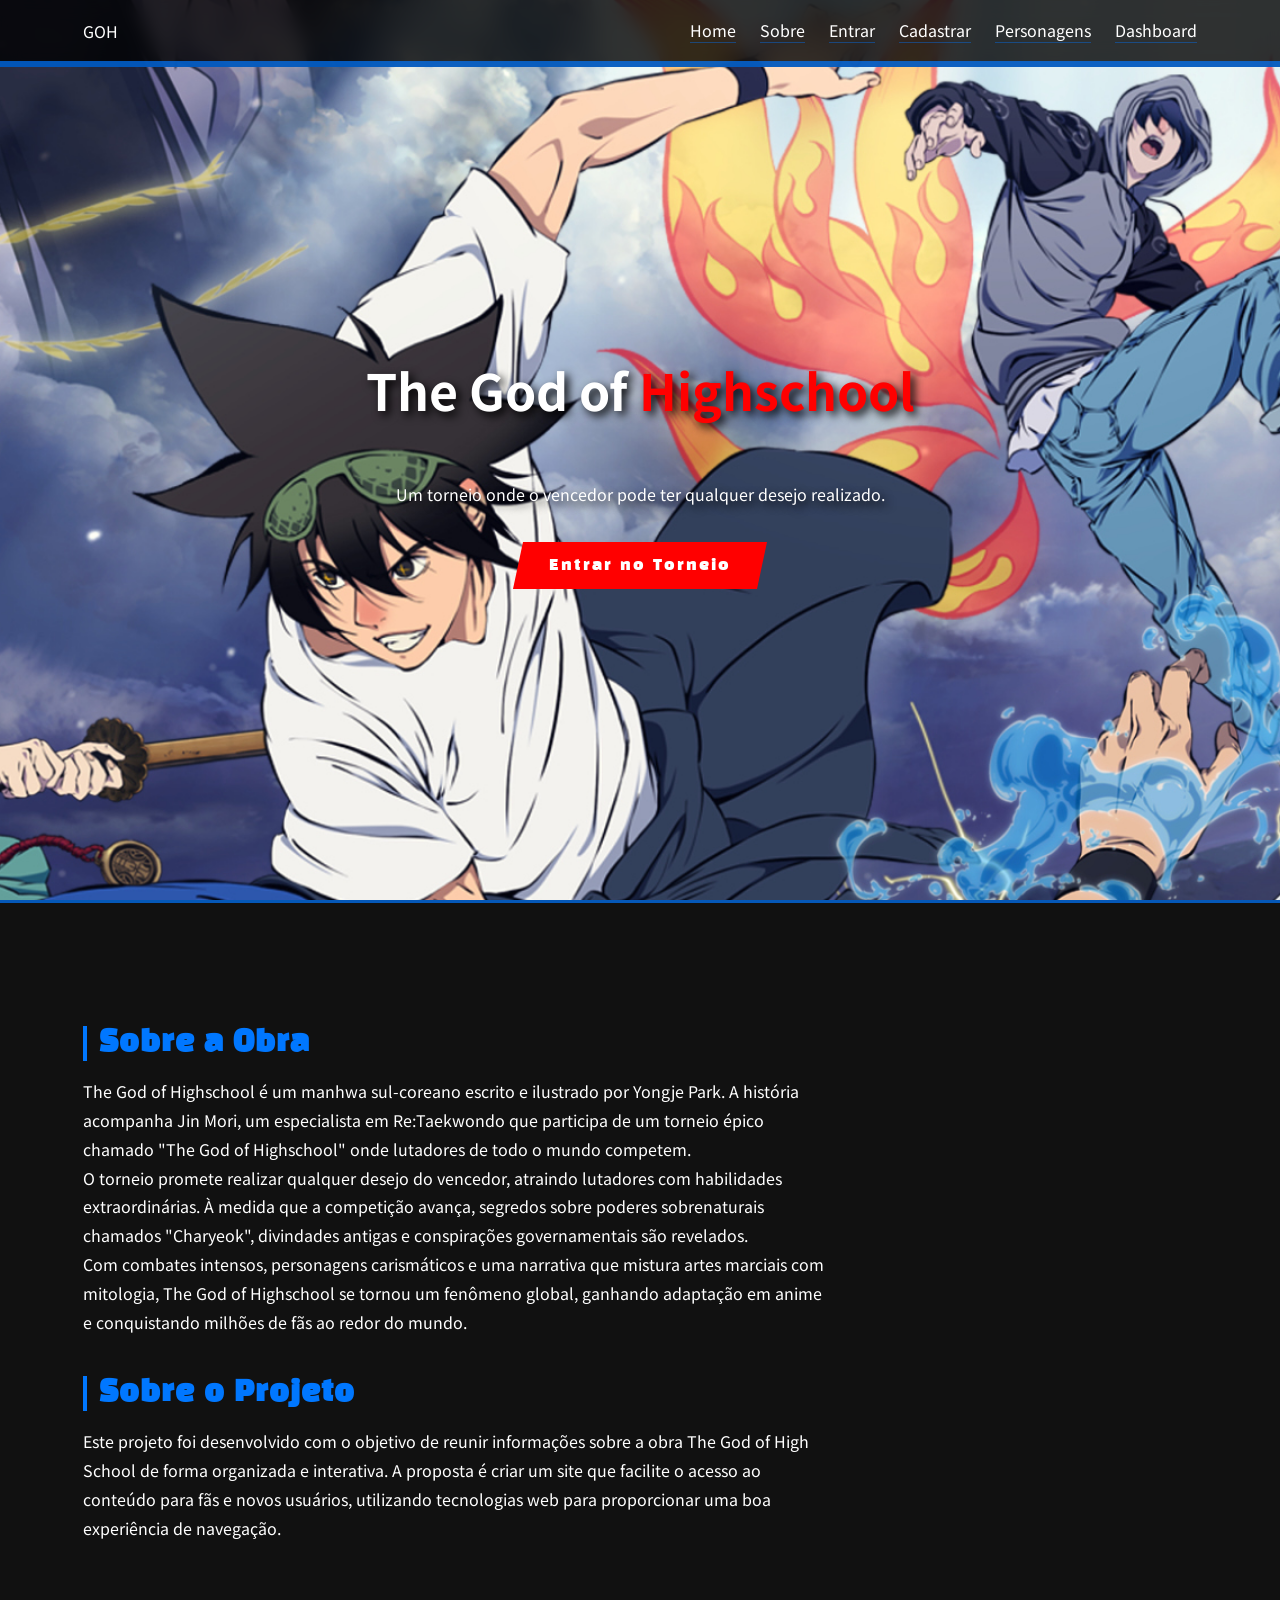
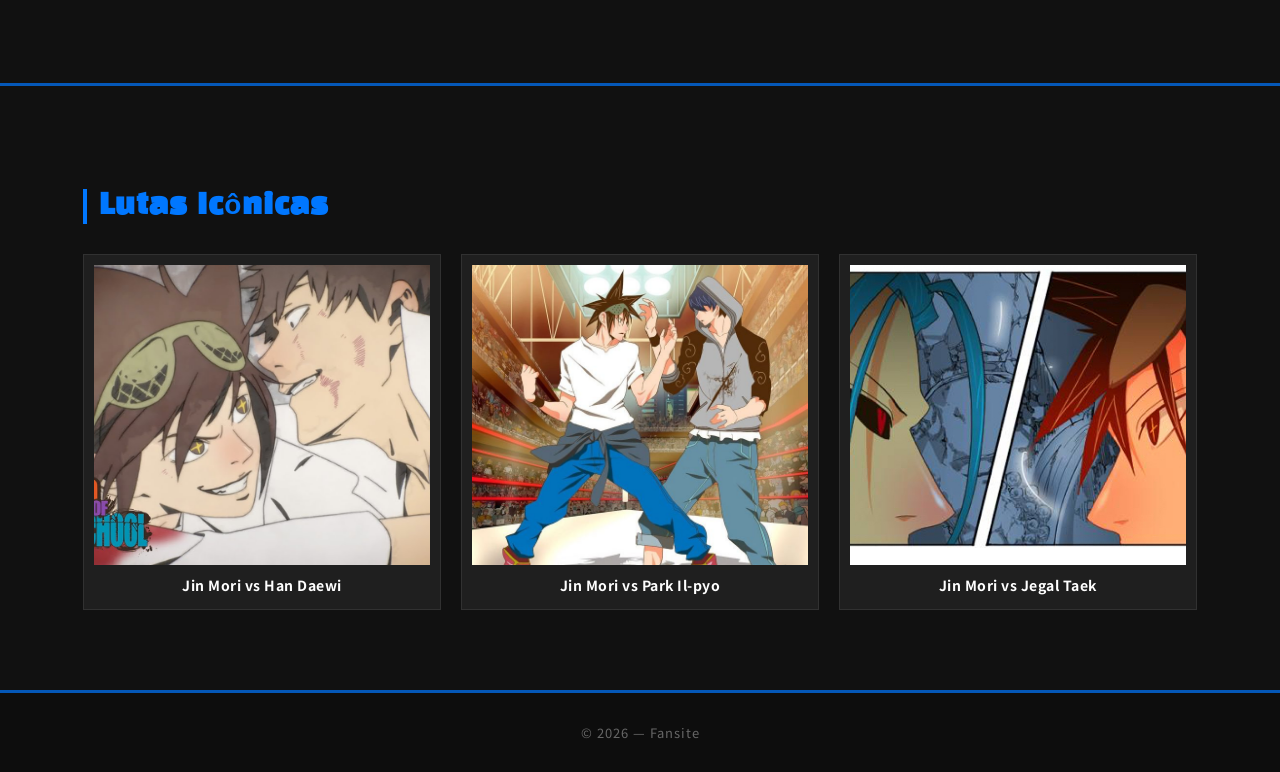
==== public/index.html @ 41bf82fc "Integrado API web-data-viz com restante do projeto, banco de dados organizado e feito e tela de pers" ====
<!DOCTYPE html>
<html lang="en">

<head>
    <meta charset="UTF-8">
    <meta name="viewport" content="width=device-width, initial-scale=1.0">
    <title>Relatos de Gaia</title>
    <link rel="stylesheet" href="CSS/Home_style.css">
</head>

<body>
    <nav class="navbar">
        <div class="container nav-content">
            <div class="nav-logo">GOH</div>
            <div class="nav-links">
                <a href="#Inicio" class="nav-ativo">Home</a>
                <a href="#Sobre">Sobre</a>
                <a href="Login.html" class="nav-login">Entrar</a>
                <a href="Cadastro.html" class="nav-cadastro">Cadastrar</a>
                <a href="Personagens.html" class="nav-logado">Personagens</a>
                <a href="Dashboard.html" class="nav-logado">Dashboard</a>
            </div>
        </div>
    </nav>

    <!-- HERO -->
    <section class="hero-pag" id="Inicio">
        <div class="hero-conteudo container">
            <h1>The God of <span>Highschool</span></h1>
            <p>Um torneio onde o vencedor pode ter qualquer desejo realizado.</p>
            <a href="Cadastro.html" class="hero-link"><button class="hero-btn">Entrar no Torneio</button></a>
        </div>
    </section>

    <!-- SOBRE -->
    <section class="sobre-pag" id="Sobre">
        <div class="container">
            <h2>Sobre a Obra</h2>
            <p>
                The God of Highschool é um manhwa sul-coreano escrito e ilustrado por Yongje Park.
                A história acompanha Jin Mori, um especialista em Re:Taekwondo que participa de um torneio épico chamado
                "The God of Highschool" onde lutadores de todo o mundo competem.
                <br>
                O torneio promete realizar qualquer desejo do vencedor, atraindo lutadores com habilidades
                extraordinárias. À medida que a competição avança, segredos sobre poderes sobrenaturais chamados
                "Charyeok", divindades antigas e conspirações governamentais são revelados.
                <br>
                Com combates intensos, personagens carismáticos e uma narrativa que mistura artes marciais com
                mitologia, The God of Highschool se tornou um fenômeno global, ganhando adaptação em anime e
                conquistando milhões de fãs ao redor do mundo.
            </p>

            <h2>Sobre o Projeto</h2>
            <p>Este projeto foi desenvolvido com o objetivo de reunir informações sobre a obra The God of High School de
                forma organizada e interativa. A proposta é criar um site que facilite o acesso ao conteúdo para fãs e
                novos usuários, utilizando tecnologias web para proporcionar uma boa experiência de navegação.</p>
        </div>
    </section>

    <!-- LUTAS -->
    <section class="lutas-pag">
        <div class="container">
            <h2>Lutas Icônicas</h2>
            <div class="lutas-container">
                <div class="luta-card">
                    <img src="assets/imgs/Jin_vs_Daewi.jpg" class="luta-img">
                    <h3>Jin Mori vs Han Daewi</h3>
                </div>
                <div class="luta-card">
                    <img src="assets/imgs/Jin_vs_Il-Pyo.jpg" class="luta-img">
                    <h3>Jin Mori vs Park Il-pyo</h3>
                </div>
                <div class="luta-card">
                    <img src="assets/imgs/Jin_vs_Jegal.jpeg" class="luta-img">
                    <h3>Jin Mori vs Jegal Taek</h3>
                </div>
            </div>
        </div>
    </section>

    <footer>
        &copy; 2026 — Fansite
    </footer>

</body>
---- public/CSS/Home_style.css ----
@import url(https://fonts.googleapis.com/css2?family=Black+Han+Sans&family=Noto+Sans+KR:wght@300;400;700;900&display=swap);

body {
    margin: 0;
    font-family: 'Noto Sans KR', sans-serif;
    background: #111;
    color: white;
}

.container {
    width: 87%;
    margin: auto;
}

/* ======================== Navbar ======================== */

.navbar {
    position: fixed;
    width: 100%;
    top: 0;
    background: rgba(0, 0, 0, 0.8);
    padding: 18px 0;
    border-bottom: 6px solid rgba(0, 119, 255, 0.7);
    backdrop-filter: blur(10px);
    z-index: 1000;
}

.nav-content {
    display: flex;
    justify-content: space-between;
    align-items: center;
}

.nav-links a {
    margin-left: 20px;
    color: white;
    text-decoration: none;
    display: inline-block;
    border-bottom: 1px solid rgba(0, 119, 255, 0.4);
    transition: 0.3s;
}

.nav-links a:hover {
    transform: translateY(-2px);
}

/* ======================== Hero ======================== */

.hero-pag {
    height: 100vh;
    background: url("../assets/imgs/Painel.jpg") center/cover;
    display: flex;
    align-items: center;
    text-align: center;
}

.hero-conteudo {
    margin: auto;
    text-shadow: 4px 4px 10px rgba(0, 0, 0);
    display: flex;
    flex-direction: column;
    align-items: center;
}

.hero-conteudo h1 {
    font-size: 50px;
}

.hero-conteudo span {
    color: red;
}
.hero-link {
    text-decoration: none;
}
.hero-btn {
    display: flex;
    justify-content: center;
    flex-wrap: wrap;
    align-self: center;
    
    background: red;
    color: white;

    border: none;
    margin-top: 20px;
    padding: 14px 36px;
    font-family: 'Black Han Sans', sans-serif;
    font-size: 0.95rem;
    letter-spacing: 2px;
    
    cursor: pointer;
    clip-path: polygon(10px 0%, 100% 0%, calc(100% - 10px) 100%, 0% 100%);
    transition: all 0.2s;
}

.hero-btn:hover {
    background: #c0001a;
    transform: translateY(-2px);
}

/* ======================== Sobre ======================== */

.sobre-pag {
    padding: 100px 0;
    border-top: 3px solid rgba(0, 119, 255, 0.7);
}

.sobre-pag h2 {
    font-family: 'Black Han Sans', sans-serif;
    font-size: 28px;
    color: #0077ff;
    letter-spacing: 1px;
    margin-bottom: 12px;
    border-left: 4px solid #0077ff;
    padding-left: 12px;
}

.sobre-pag p {
    color: #ffffff;
    line-height: 1.8;
    max-width: 750px;
    margin-bottom: 40px;
}

/* ======================== LUTAS ======================== */

.lutas-pag {
    padding: 80px 0;
    background: #111;
    border-top: 3px solid rgba(0, 119, 255, 0.7);
}

.lutas-pag h2 {
    font-family: 'Black Han Sans', sans-serif;
    font-size: 28px;
    color: #0077ff;
    letter-spacing: 1px;
    margin-bottom: 30px;
    border-left: 4px solid #0077ff;
    padding-left: 12px;
}

.lutas-container {
    display: flex;
    gap: 20px;
    flex-wrap: wrap;
}

.luta-card {
    background: #1F1F1F;
    padding: 10px;
    transition: 0.3s;
    border: 1px solid rgba(255, 255, 255, 0.08);
    flex: 1;
}

.luta-card h3 {
    text-align: center;
    font-size: 14px;
    color: #ffffff;
    margin: 10px 0 4px;
    letter-spacing: 0.5px;
}

.luta-img {
    width: 100%;
    height: 300px;
    object-fit: cover;
    object-position: top;
    display: block;
}

/* hover azul */
.luta-card:hover {
    transform: scale(1.03);
    border-color: rgba(0, 119, 255, 0.7);
}

/* ======================== FOOTER ======================== */

footer {
    background: #0d0d0d;
    border-top: 3px solid rgba(0, 119, 255, 0.7);
    padding: 30px 0;
    text-align: center;
    color: #666666;
    font-size: 13px;
    letter-spacing: 1px;
}
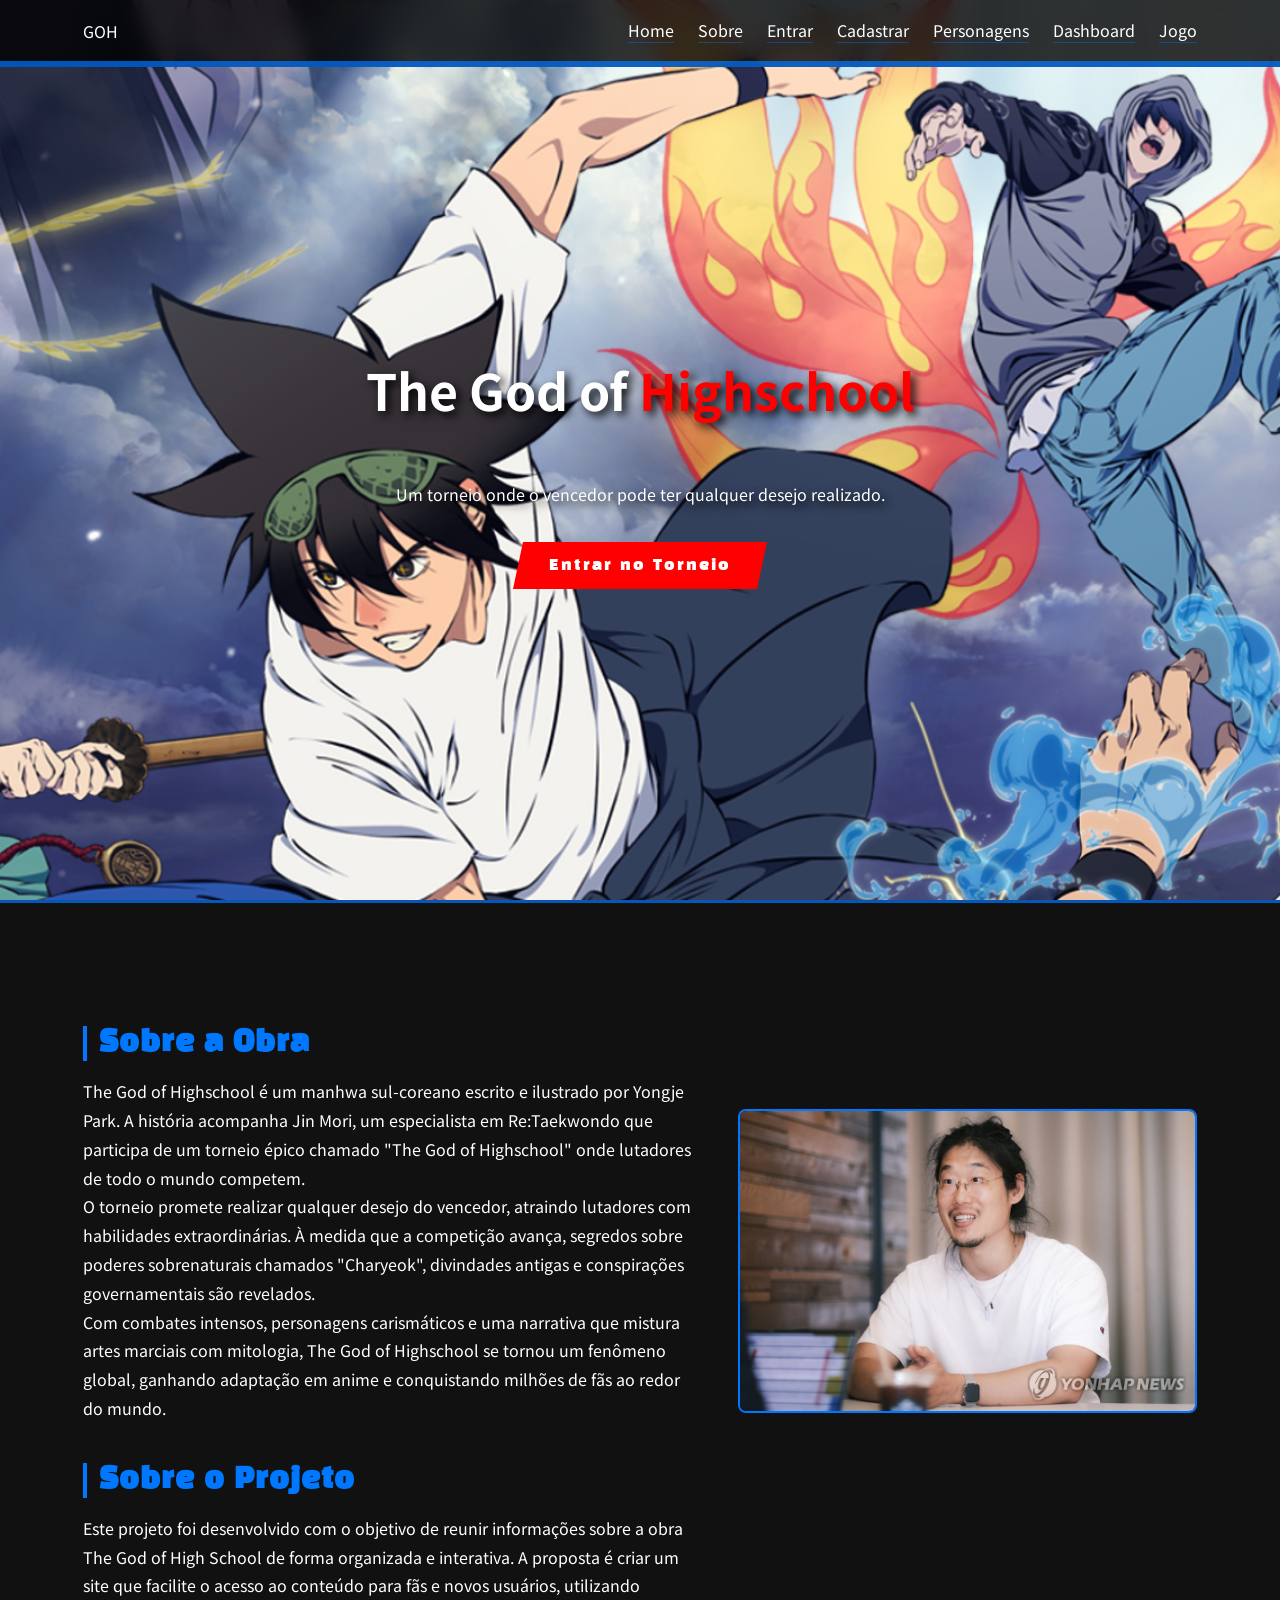
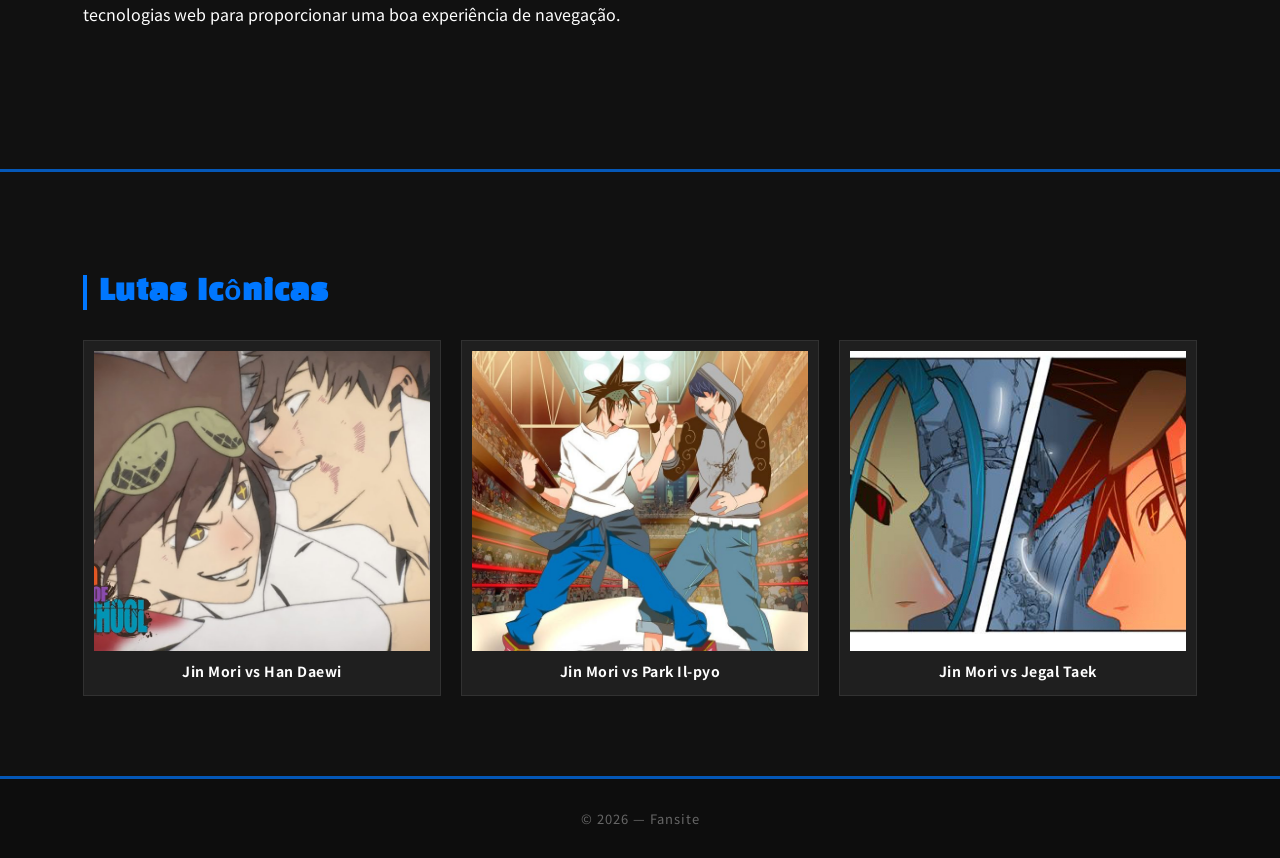
==== commit 15a79d73: "Adicionado Jogo funcional com 5 rodadas, alterado navbar e adicionado foto do criador do tema no sob" ====
--- a/public/index.html
+++ b/public/index.html
@@ -13,12 +13,13 @@
         <div class="container nav-content">
             <div class="nav-logo">GOH</div>
             <div class="nav-links">
-                <a href="#Inicio" class="nav-ativo">Home</a>
-                <a href="#Sobre">Sobre</a>
-                <a href="Login.html" class="nav-login">Entrar</a>
-                <a href="Cadastro.html" class="nav-cadastro">Cadastrar</a>
-                <a href="Personagens.html" class="nav-logado">Personagens</a>
-                <a href="Dashboard.html" class="nav-logado">Dashboard</a>
+                <a href="index.html#Inicio" class="nav-ativo">Home</a>
+                <a href="index.html#Sobre">Sobre</a>
+                <a href="login.html" class="nav-login">Entrar</a>
+                <a href="cadastro.html" class="nav-cadastro">Cadastrar</a>
+                <a href="personagens.html" class="nav-logado">Personagens</a>
+                <a href="dashboard.html" class="nav-logado">Dashboard</a>
+                <a href="jogo.html" class="nav-logado">Jogo</a>
             </div>
         </div>
     </nav>
@@ -33,30 +34,35 @@
     </section>
 
     <!-- SOBRE -->
-    <section class="sobre-pag" id="Sobre">
-        <div class="container">
-            <h2>Sobre a Obra</h2>
-            <p>
-                The God of Highschool é um manhwa sul-coreano escrito e ilustrado por Yongje Park.
-                A história acompanha Jin Mori, um especialista em Re:Taekwondo que participa de um torneio épico chamado
-                "The God of Highschool" onde lutadores de todo o mundo competem.
-                <br>
-                O torneio promete realizar qualquer desejo do vencedor, atraindo lutadores com habilidades
-                extraordinárias. À medida que a competição avança, segredos sobre poderes sobrenaturais chamados
-                "Charyeok", divindades antigas e conspirações governamentais são revelados.
-                <br>
-                Com combates intensos, personagens carismáticos e uma narrativa que mistura artes marciais com
-                mitologia, The God of Highschool se tornou um fenômeno global, ganhando adaptação em anime e
-                conquistando milhões de fãs ao redor do mundo.
-            </p>
+<section class="sobre-pag" id="Sobre">
+    <div class="container">
+        <div class="sobre-content">
+            <div class="sobre-texto">
+                <h2>Sobre a Obra</h2>
+                <p>
+                    The God of Highschool é um manhwa sul-coreano escrito e ilustrado por Yongje Park.
+                    A história acompanha Jin Mori, um especialista em Re:Taekwondo que participa de um torneio épico chamado
+                    "The God of Highschool" onde lutadores de todo o mundo competem.
+                    <br>
+                    O torneio promete realizar qualquer desejo do vencedor, atraindo lutadores com habilidades
+                    extraordinárias. À medida que a competição avança, segredos sobre poderes sobrenaturais chamados
+                    "Charyeok", divindades antigas e conspirações governamentais são revelados.
+                    <br>
+                    Com combates intensos, personagens carismáticos e uma narrativa que mistura artes marciais com
+                    mitologia, The God of Highschool se tornou um fenômeno global, ganhando adaptação em anime e
+                    conquistando milhões de fãs ao redor do mundo.
+                </p>
 
-            <h2>Sobre o Projeto</h2>
-            <p>Este projeto foi desenvolvido com o objetivo de reunir informações sobre a obra The God of High School de
-                forma organizada e interativa. A proposta é criar um site que facilite o acesso ao conteúdo para fãs e
-                novos usuários, utilizando tecnologias web para proporcionar uma boa experiência de navegação.</p>
+                <h2>Sobre o Projeto</h2>
+                <p>Este projeto foi desenvolvido com o objetivo de reunir informações sobre a obra The God of High School de
+                    forma organizada e interativa. A proposta é criar um site que facilite o acesso ao conteúdo para fãs e
+                    novos usuários, utilizando tecnologias web para proporcionar uma boa experiência de navegação.</p>
+            </div>
+
+            <img src="assets/imgs/Criador.jpg" alt="" class="direita">
         </div>
-    </section>
-
+    </div>
+</section>
     <!-- LUTAS -->
     <section class="lutas-pag">
         <div class="container">
--- a/public/CSS/Home_style.css
+++ b/public/CSS/Home_style.css
@@ -69,15 +69,17 @@
 .hero-conteudo span {
     color: red;
 }
+
 .hero-link {
     text-decoration: none;
 }
+
 .hero-btn {
     display: flex;
     justify-content: center;
     flex-wrap: wrap;
     align-self: center;
-    
+
     background: red;
     color: white;
 
@@ -87,7 +89,7 @@
     font-family: 'Black Han Sans', sans-serif;
     font-size: 0.95rem;
     letter-spacing: 2px;
-    
+
     cursor: pointer;
     clip-path: polygon(10px 0%, 100% 0%, calc(100% - 10px) 100%, 0% 100%);
     transition: all 0.2s;
@@ -122,6 +124,25 @@
     margin-bottom: 40px;
 }
 
+.sobre-content {
+    display: flex;
+    align-items: flex-start;
+    gap: 40px;
+}
+
+.sobre-texto {
+    flex: 1;
+}
+
+.direita {
+    height: 300px;
+    width: auto;
+    border-radius: 8px;
+    margin-bottom: 150px;
+    flex-shrink: 0;
+    border: 2px solid #0077ff;
+    align-self: center;
+}
 /* ======================== LUTAS ======================== */
 
 .lutas-pag {
@@ -170,7 +191,6 @@
     display: block;
 }
 
-/* hover azul */
 .luta-card:hover {
     transform: scale(1.03);
     border-color: rgba(0, 119, 255, 0.7);
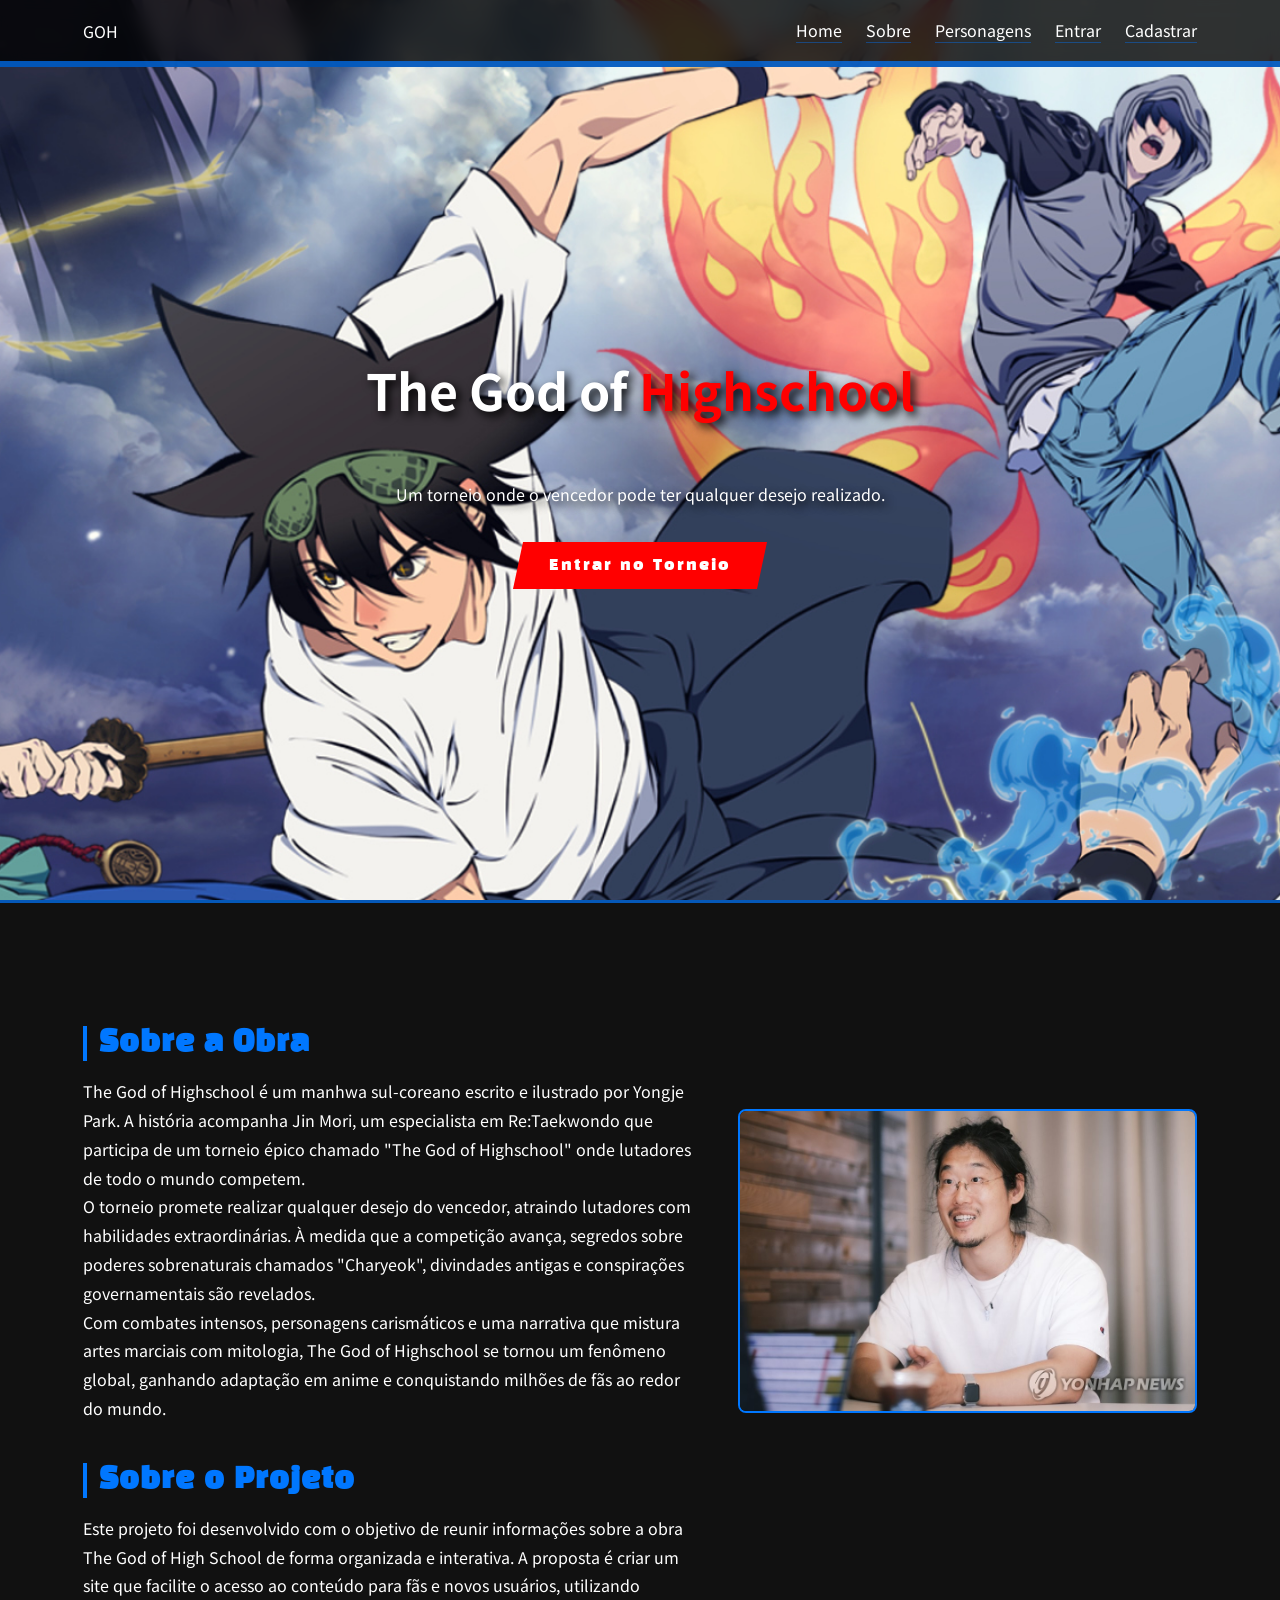
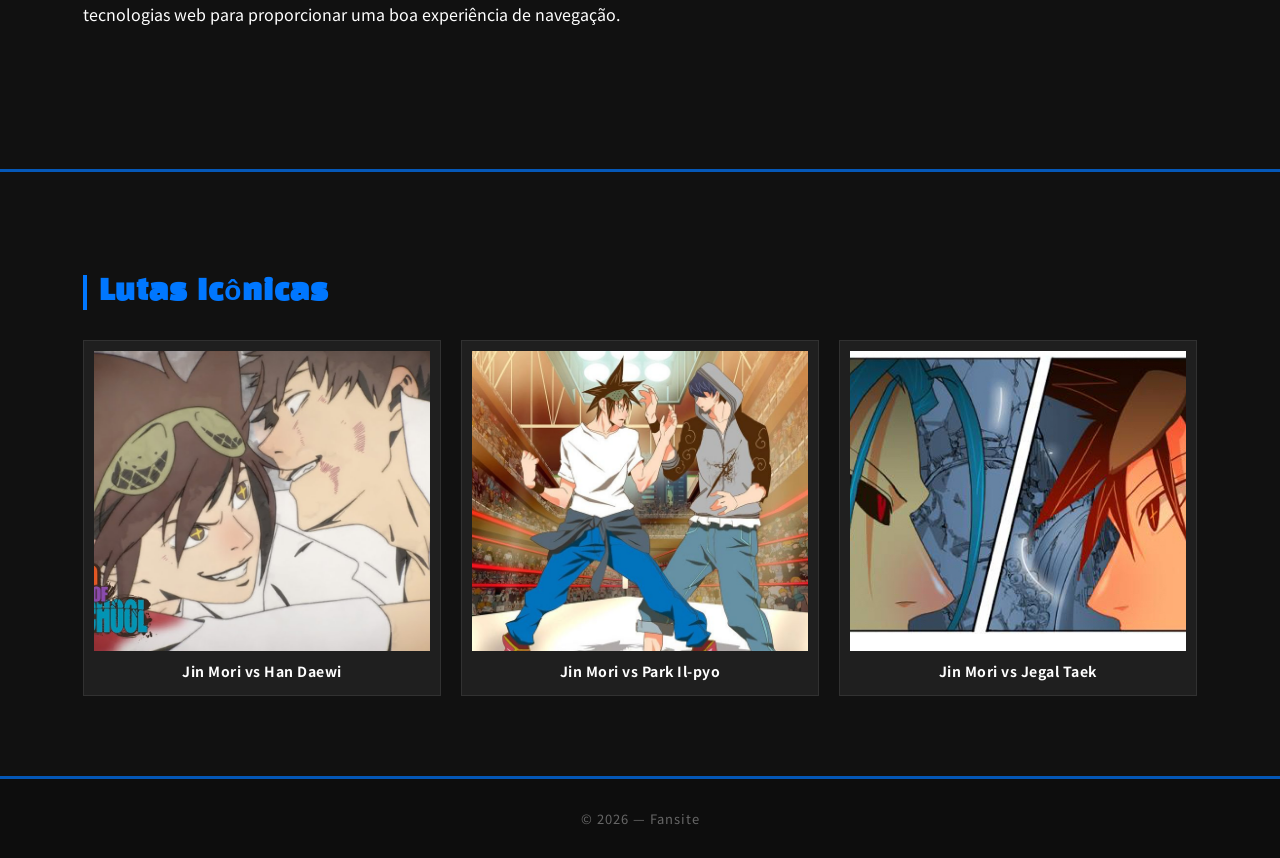
==== commit f8b93a8f: "Dashboard finalizada com informações do usuário e personagens favoritos, adicionado opção de favorit" ====
--- a/public/index.html
+++ b/public/index.html
@@ -15,11 +15,11 @@
             <div class="nav-links">
                 <a href="index.html#Inicio" class="nav-ativo">Home</a>
                 <a href="index.html#Sobre">Sobre</a>
-                <a href="login.html" class="nav-login">Entrar</a>
-                <a href="cadastro.html" class="nav-cadastro">Cadastrar</a>
                 <a href="personagens.html" class="nav-logado">Personagens</a>
-                <a href="dashboard.html" class="nav-logado">Dashboard</a>
-                <a href="jogo.html" class="nav-logado">Jogo</a>
+                <a href="login.html" class="nav-login" id="login">Entrar</a>
+                <a href="cadastro.html" class="nav-cadastro" id="cadastro">Cadastrar</a>
+                <a href="dashboard.html" class="nav-logado" id="dash">Dashboard</a>
+                <a href="jogo.html" class="nav-logado" id="jogo">Jogo</a>
             </div>
         </div>
     </nav>
@@ -34,35 +34,39 @@
     </section>
 
     <!-- SOBRE -->
-<section class="sobre-pag" id="Sobre">
-    <div class="container">
-        <div class="sobre-content">
-            <div class="sobre-texto">
-                <h2>Sobre a Obra</h2>
-                <p>
-                    The God of Highschool é um manhwa sul-coreano escrito e ilustrado por Yongje Park.
-                    A história acompanha Jin Mori, um especialista em Re:Taekwondo que participa de um torneio épico chamado
-                    "The God of Highschool" onde lutadores de todo o mundo competem.
-                    <br>
-                    O torneio promete realizar qualquer desejo do vencedor, atraindo lutadores com habilidades
-                    extraordinárias. À medida que a competição avança, segredos sobre poderes sobrenaturais chamados
-                    "Charyeok", divindades antigas e conspirações governamentais são revelados.
-                    <br>
-                    Com combates intensos, personagens carismáticos e uma narrativa que mistura artes marciais com
-                    mitologia, The God of Highschool se tornou um fenômeno global, ganhando adaptação em anime e
-                    conquistando milhões de fãs ao redor do mundo.
-                </p>
+    <section class="sobre-pag" id="Sobre">
+        <div class="container">
+            <div class="sobre-content">
+                <div class="sobre-texto">
+                    <h2>Sobre a Obra</h2>
+                    <p>
+                        The God of Highschool é um manhwa sul-coreano escrito e ilustrado por Yongje Park.
+                        A história acompanha Jin Mori, um especialista em Re:Taekwondo que participa de um torneio épico
+                        chamado
+                        "The God of Highschool" onde lutadores de todo o mundo competem.
+                        <br>
+                        O torneio promete realizar qualquer desejo do vencedor, atraindo lutadores com habilidades
+                        extraordinárias. À medida que a competição avança, segredos sobre poderes sobrenaturais chamados
+                        "Charyeok", divindades antigas e conspirações governamentais são revelados.
+                        <br>
+                        Com combates intensos, personagens carismáticos e uma narrativa que mistura artes marciais com
+                        mitologia, The God of Highschool se tornou um fenômeno global, ganhando adaptação em anime e
+                        conquistando milhões de fãs ao redor do mundo.
+                    </p>
 
-                <h2>Sobre o Projeto</h2>
-                <p>Este projeto foi desenvolvido com o objetivo de reunir informações sobre a obra The God of High School de
-                    forma organizada e interativa. A proposta é criar um site que facilite o acesso ao conteúdo para fãs e
-                    novos usuários, utilizando tecnologias web para proporcionar uma boa experiência de navegação.</p>
+                    <h2>Sobre o Projeto</h2>
+                    <p>Este projeto foi desenvolvido com o objetivo de reunir informações sobre a obra The God of High
+                        School de
+                        forma organizada e interativa. A proposta é criar um site que facilite o acesso ao conteúdo para
+                        fãs e
+                        novos usuários, utilizando tecnologias web para proporcionar uma boa experiência de navegação.
+                    </p>
+                </div>
+
+                <img src="assets/imgs/Criador.jpg" alt="" class="direita">
             </div>
-
-            <img src="assets/imgs/Criador.jpg" alt="" class="direita">
         </div>
-    </div>
-</section>
+    </section>
     <!-- LUTAS -->
     <section class="lutas-pag">
         <div class="container">
@@ -88,4 +92,17 @@
         &copy; 2026 — Fansite
     </footer>
 
-</body>+</body>
+
+<script>
+    var idUsuario = sessionStorage.getItem("ID_USUARIO")
+
+    if (idUsuario == undefined) {
+        dash.style.display = 'none'
+        jogo.style.display = 'none'
+    }
+    if (idUsuario >= 1) {
+        login.style.display = 'none'
+        cadastro.style.display = 'none'
+    }
+</script>
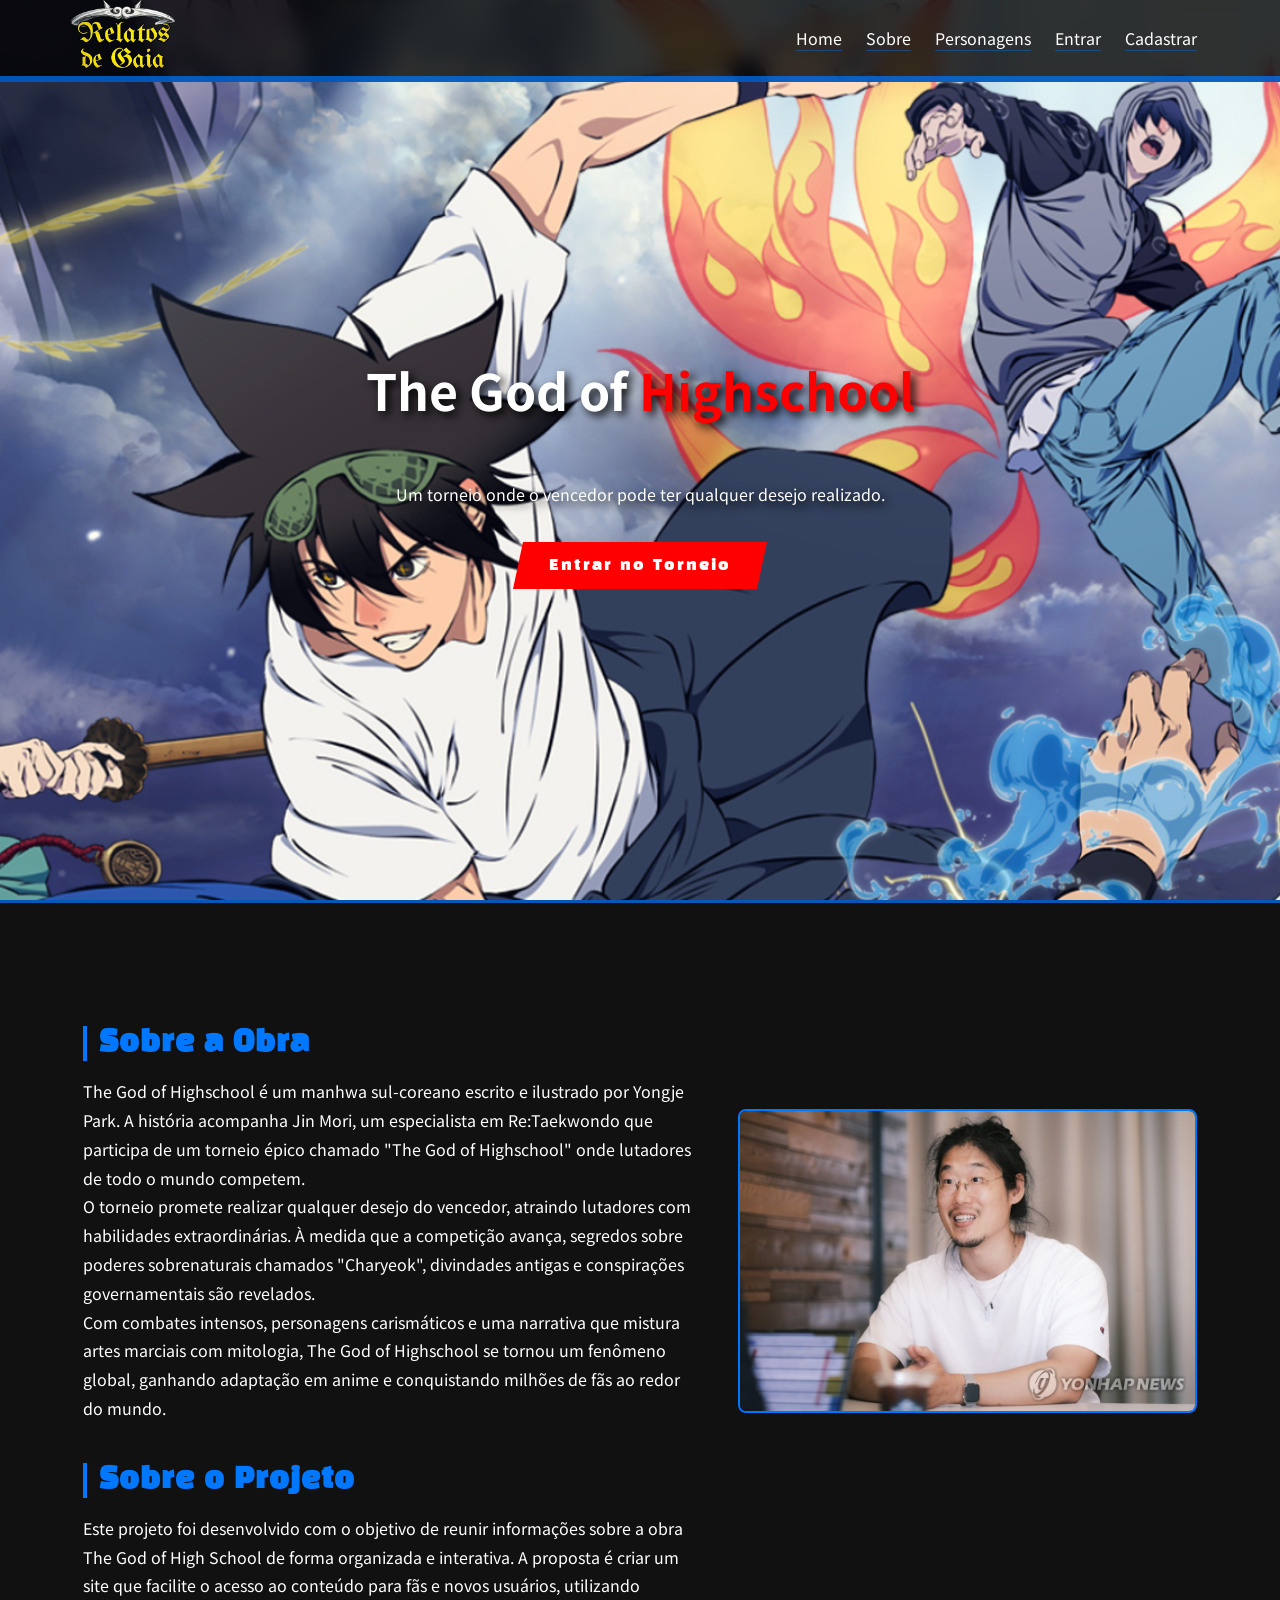
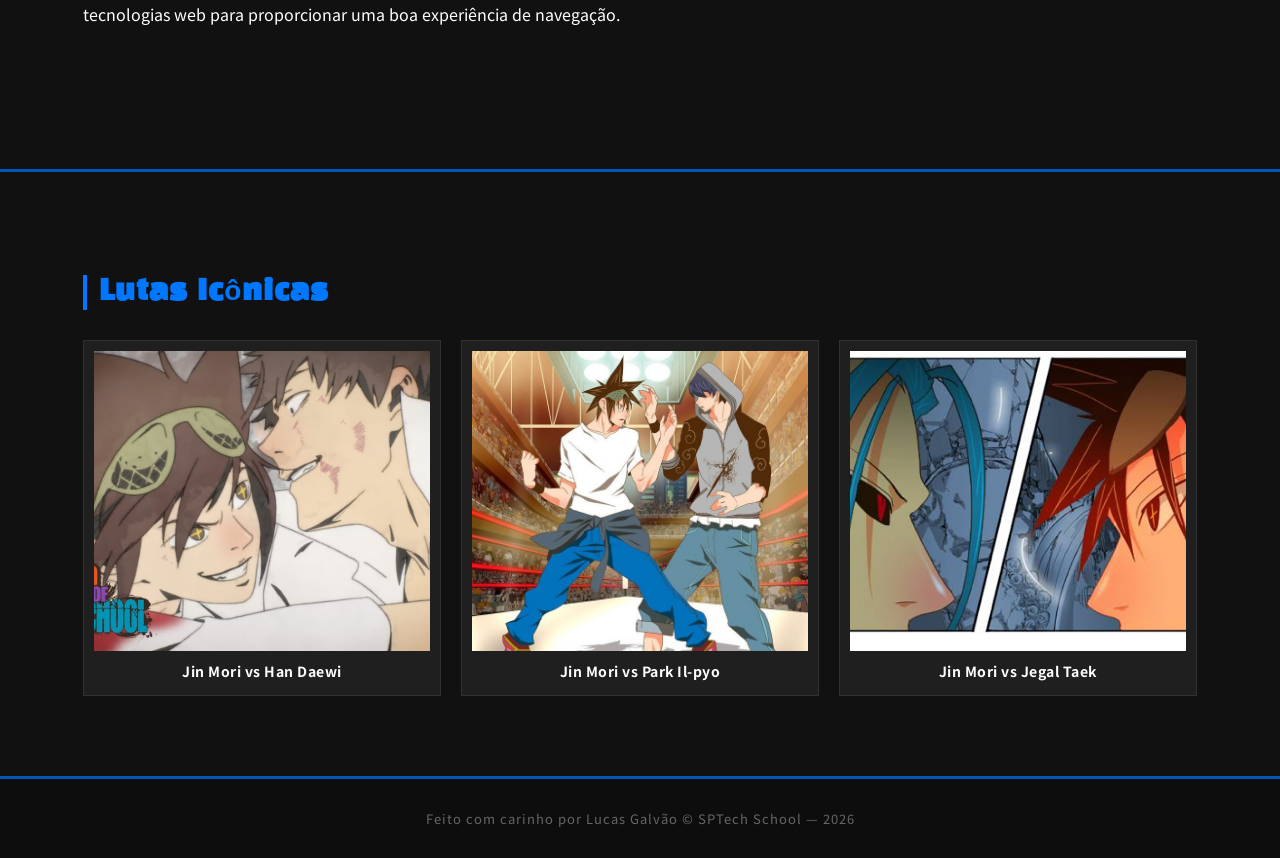
==== commit a9a18f3a: "Adicionando card de erro ao favoritar sem login e card de favoritado com sucesso e inicio de top 5 u" ====
--- a/public/index.html
+++ b/public/index.html
@@ -11,7 +11,7 @@
 <body>
     <nav class="navbar">
         <div class="container nav-content">
-            <div class="nav-logo">GOH</div>
+            <div class="nav-logo"><img src="assets/imgs/Logo.png"></div>
             <div class="nav-links">
                 <a href="index.html#Inicio" class="nav-ativo">Home</a>
                 <a href="index.html#Sobre">Sobre</a>
@@ -89,7 +89,9 @@
     </section>
 
     <footer>
-        &copy; 2026 — Fansite
+        <div class="footer-copy">
+            Feito com carinho por Lucas Galvão © SPTech School — 2026
+        </div>
     </footer>
 
 </body>
--- a/public/CSS/Home_style.css
+++ b/public/CSS/Home_style.css
@@ -44,6 +44,26 @@
     transform: translateY(-2px);
 }
 
+.nav-logo {
+    height: 40px;
+    width: 40px;
+    margin-left: 20px;
+    display: inline-flex;
+    align-items: center;
+    border-bottom: none;
+    position: relative;
+}
+
+.nav-logo img {
+    height: 120px;
+    width: 120px;
+    object-fit: contain;
+    position: absolute;
+    top: 50%;
+    left: 50%;
+    transform: translate(-50%, -50%);
+}
+
 /* ======================== Hero ======================== */
 
 .hero-pag {
@@ -143,6 +163,7 @@
     border: 2px solid #0077ff;
     align-self: center;
 }
+
 /* ======================== LUTAS ======================== */
 
 .lutas-pag {
